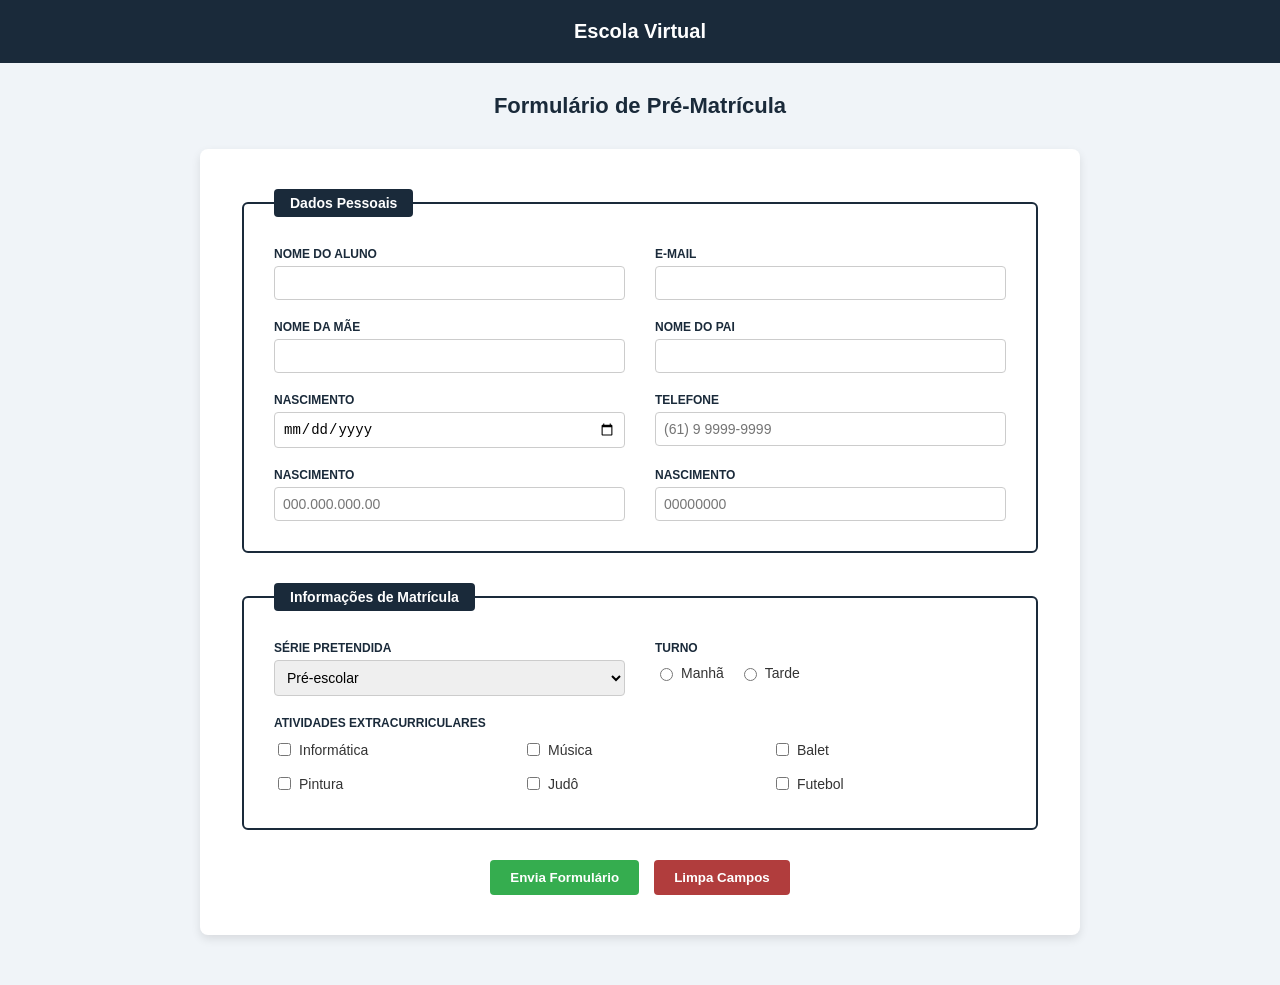
==== Aula04/aula.html @ ddf7007a "aula 4 metade" ====
<!DOCTYPE html>
<html lang="pt-BR">
<head>
    <meta charset="UTF-8">
    <meta name="viewport" content="width=device-width, initial-scale=1.0">
    <title>Formulário de Pré-Matrícula</title>
    <link rel="stylesheet" href="style.css">
</head>
<body>

    <header class="top-banner">
        Escola Virtual
    </header>

    <h1 class="form-title">Formulário de Pré-Matrícula</h1>

    <div class="container">
        <form action="#" method="POST">
            
            <fieldset>
                <legend>Dados Pessoais</legend>
                
                <div class="grid-2">
                    <div class="form-group">
                        <label for="nome">NOME DO ALUNO</label>
                        <input type="text" id="nome" name="nome">
                    </div>
                    
                    <div class="form-group">
                        <label for="email">E-MAIL</label>
                        <input type="email" id="email" name="email">
                    </div>
                    
                    <div class="form-group">
                        <label for="mae">NOME DA MÃE</label>
                        <input type="text" id="mae" name="mae">
                    </div>
                    
                    <div class="form-group">
                        <label for="pai">NOME DO PAI</label>
                        <input type="text" id="pai" name="pai">
                    </div>
                    
                    <div class="form-group">
                        <label for="nascimento">NASCIMENTO</label>
                        <input type="date" id="nascimento" name="nascimento">
                    </div>
                    
                    <div class="form-group">
                        <label for="telefone">TELEFONE</label>
                        <input type="text" id="telefone" name="telefone" placeholder="(61) 9 9999-9999">
                    </div>
                    <div class="form-group">
                        <label for="nascimento">NASCIMENTO</label>
                        <input type="text" id="cpf" name="cpf" placeholder="000.000.000.00">
                    </div>
                    <div class="form-group">
                        <label for="nascimento">NASCIMENTO</label>
                        <input type="text" id="cep" name="cep" placeholder="00000000">
                    </div>
                </div>
            </fieldset>

            <fieldset>
                <legend>Informações de Matrícula</legend>
                
                <div class="grid-2">
                
                    <div class="form-group">
                        <label for="serie">SÉRIE PRETENDIDA</label>
                        <select id="serie" name="serie" class="campo-select">
                            <option value="pre-escolar">Pré-escolar</option>
                            <option value="ensino-fundamental">Ensino Fundamental</option>
                        </select>
                    </div>
                    
                    
                    <div class="form-group">
                        <label>TURNO</label>
                        <div class="opcoes-grupo">
                            <label class="opcao-label"><input type="radio" name="turno" value="manha"> Manhã</label>
                            <label class="opcao-label"><input type="radio" name="turno" value="tarde"> Tarde</label>
                        </div>
                    </div>

                    <div class="form-group full-width">
                        <label>ATIVIDADES EXTRACURRICULARES</label>
                        <div class="opcoes-grupo atividades-grid">
                            <label class="opcao-label"><input type="checkbox" name="atividade" value="informatica"> Informática</label>
                            <label class="opcao-label"><input type="checkbox" name="atividade" value="musica"> Música</label>
                            <label class="opcao-label"><input type="checkbox" name="atividade" value="balet"> Balet</label>
                            <label class="opcao-label"><input type="checkbox" name="atividade" value="pintura"> Pintura</label>
                            <label class="opcao-label"><input type="checkbox" name="atividade" value="judo"> Judô</label>
                            <label class="opcao-label"><input type="checkbox" name="atividade" value="futebol"> Futebol</label>
                        </div>
                    </div>
                </div>
            </fieldset>

            <div class="botoes">
                <button type="submit" class="btn-enviar">Envia Formulário</button>
                <button type="reset" class="btn-limpar">Limpa Campos</button>
            </div>

        </form>
    </div>

</body>
</html>
---- Aula04/style.css ----
body { 
    font-family: 'Segoe UI', Tahoma, Geneva, Verdana, sans-serif; 
    background-color: #f0f4f8; 
    margin: 0; 
    padding: 0; 
}

.top-banner { 
    background-color: #1a2a3a; 
    color: white; 
    text-align: center; 
    padding: 20px; 
    font-size: 20px; 
    font-weight: bold; 
}

.form-title { 
    text-align: center; 
    color: #1a2a3a; 
    margin: 30px 0; 
    font-size: 22px; 
}

.container { 
    max-width: 800px; 
    margin: 0 auto; 
    background: white; 
    padding: 40px; 
    border-radius: 8px; 
    box-shadow: 0 4px 10px rgba(0,0,0,0.1); 
    margin-bottom: 50px;
}

fieldset { 
    border: 2px solid #1a2a3a; 
    border-radius: 6px; 
    padding: 30px; 
    margin-bottom: 30px; 
    background-color: transparent;
}

legend { 
    background: #1a2a3a; 
    color: white; 
    padding: 6px 16px; 
    border-radius: 4px; 
    font-weight: bold; 
    font-size: 14px; 
}

.grid-2 { 
    display: grid; 
    grid-template-columns: 1fr 1fr; 
    column-gap: 30px;
    row-gap: 20px; 
}

.full-width {
    grid-column: span 2;
}

.form-group { 
    display: flex; 
    flex-direction: column; 
}

.form-group label { 
    font-weight: bold; 
    font-size: 12px; 
    margin-bottom: 5px; 
    color: #1a2a3a; 
}

.form-group input[type="text"],
.form-group input[type="email"],
.form-group input[type="date"],
.campo-select { 
    padding: 8px; 
    border: 1px solid #ccc; 
    border-radius: 4px; 
    font-size: 14px; 
    width: 100%;
    box-sizing: border-box;
}

.form-group input:focus, .campo-select:focus {
    outline: none;
    border-color: #1a2a3a;
}

.opcoes-grupo {
    display: flex;
    gap: 15px;
    margin-top: 5px;
}

.atividades-grid {
    display: grid;
    grid-template-columns: 1fr 1fr 1fr;
    row-gap: 10px;
}

.opcao-label {
    font-weight: normal !important;
    font-size: 14px !important;
    display: flex;
    align-items: center;
    gap: 5px;
    color: #333 !important;
}

.botoes {
    display: flex;
    justify-content: center;
    gap: 15px;
    margin-top: 10px;
}

.botoes button {
    padding: 10px 20px;
    border: none;
    border-radius: 4px;
    cursor: pointer;
    font-weight: bold;
}

.btn-enviar {
    background-color: #35ad4f;
    color: white;
}

.btn-limpar {
    background-color: #b13d3d;
    color: #ffffff;
}
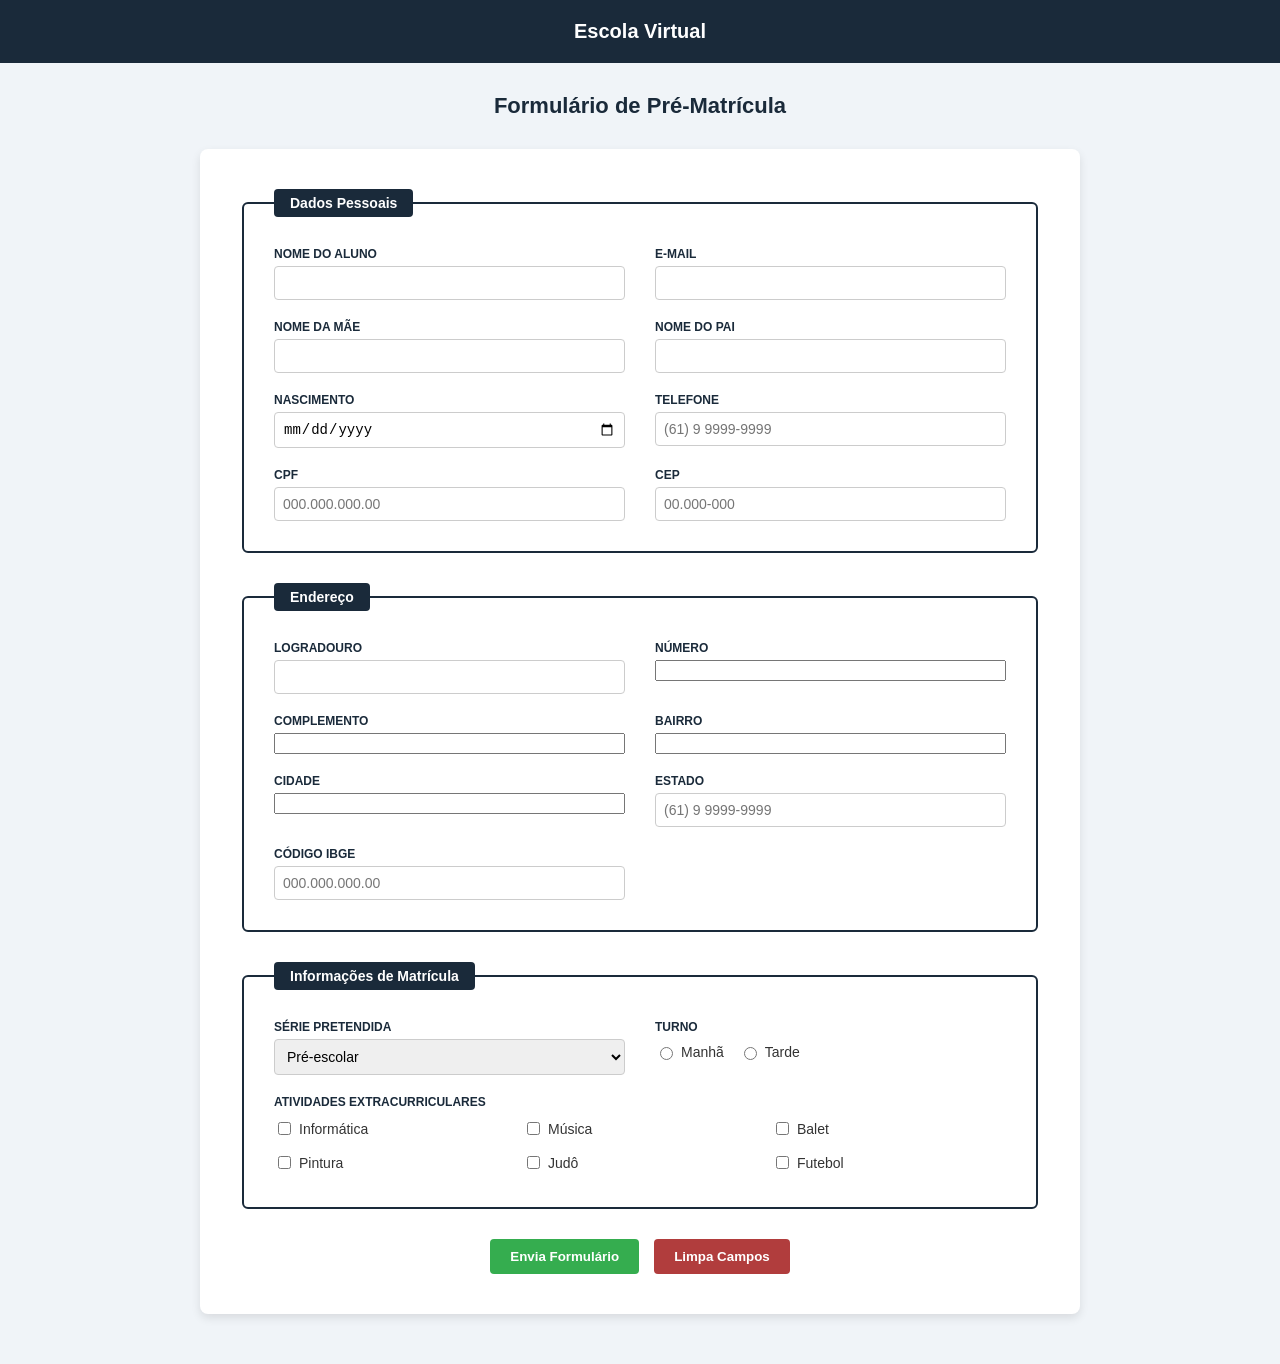
==== commit 5411911d: "colocando javascript , cep e cpf" ====
--- a/Aula04/aula.html
+++ b/Aula04/aula.html
@@ -51,14 +51,53 @@
                         <input type="text" id="telefone" name="telefone" placeholder="(61) 9 9999-9999">
                     </div>
                     <div class="form-group">
-                        <label for="nascimento">NASCIMENTO</label>
+                        <label for="cpf">CPF</label>
                         <input type="text" id="cpf" name="cpf" placeholder="000.000.000.00">
                     </div>
                     <div class="form-group">
-                        <label for="nascimento">NASCIMENTO</label>
-                        <input type="text" id="cep" name="cep" placeholder="00000000">
+                        <label for="cep">CEP</label>
+                        <input type="text" id="cep" name="cep" placeholder="00.000-000"> 
                     </div>
                 </div>
+            </fieldset>
+            <fieldset>
+                <legend>Endereço</legend>
+                
+                <div class="grid-2">
+                    <div class="form-group">
+                        <label for="lougradouro">LOGRADOURO</label>
+                        <input type="text" id="lougradouro" name="lougradouro">
+                    </div>
+                    
+                    <div class="form-group">
+                        <label for="numero">NÚMERO</label>
+                        <input type="numero" id="numero" name="numero">
+                    </div>
+                    
+                    <div class="form-group">
+                        <label for="complemento">COMPLEMENTO</label>
+                        <input type="complemento" id="complemento" name="complemento">
+                    </div>
+                    
+                    <div class="form-group">
+                        <label for="bairro">BAIRRO</label>
+                        <input type="bairro" id="bairro" name="bairro">
+                    </div>
+                    
+                    <div class="form-group">
+                        <label for="cidade">CIDADE</label>
+                        <input type="cidade" id="cidade" name="cidade">
+                    </div>
+                    
+                    <div class="form-group">
+                        <label for="telefone">ESTADO</label>
+                        <input type="text" id="telefone" name="telefone" placeholder="(61) 9 9999-9999">
+                    </div>
+                    <div class="form-group">
+                        <label for="nascimento">CÓDIGO IBGE</label>
+                        <input type="text" id="cpf" name="cpf" placeholder="000.000.000.00">
+                    </div>
+            
             </fieldset>
 
             <fieldset>
@@ -106,4 +145,30 @@
     </div>
 
 </body>
+
+<script>    
+    const campoCep = document.getElementById('cep');
+    campoCep.addEventListener('input', function(){
+        let valor = this.value.replace(/\D/g,``);
+        if(valor.length > 5){
+            valor = valor.slice(0,5) + '-' +valor.slice(5,8);
+        }
+        this.value = valor;
+    })
+    const campoCpf = document.getElementById('cpf');
+    campoCpf.addEventListener('input', function(){
+        let valor = this.value.replace(/\D/g,``);
+        if(valor.length > 11){
+            valor = valor.slice(0,3) + '.' +valor.slice(3,6)+ '.'+valor.slice(6,9)+ '-' +valor.slice(9,11);
+        }
+        this.value = valor;
+    })
+
+
+
+
+
+</script>
+
+
 </html>
